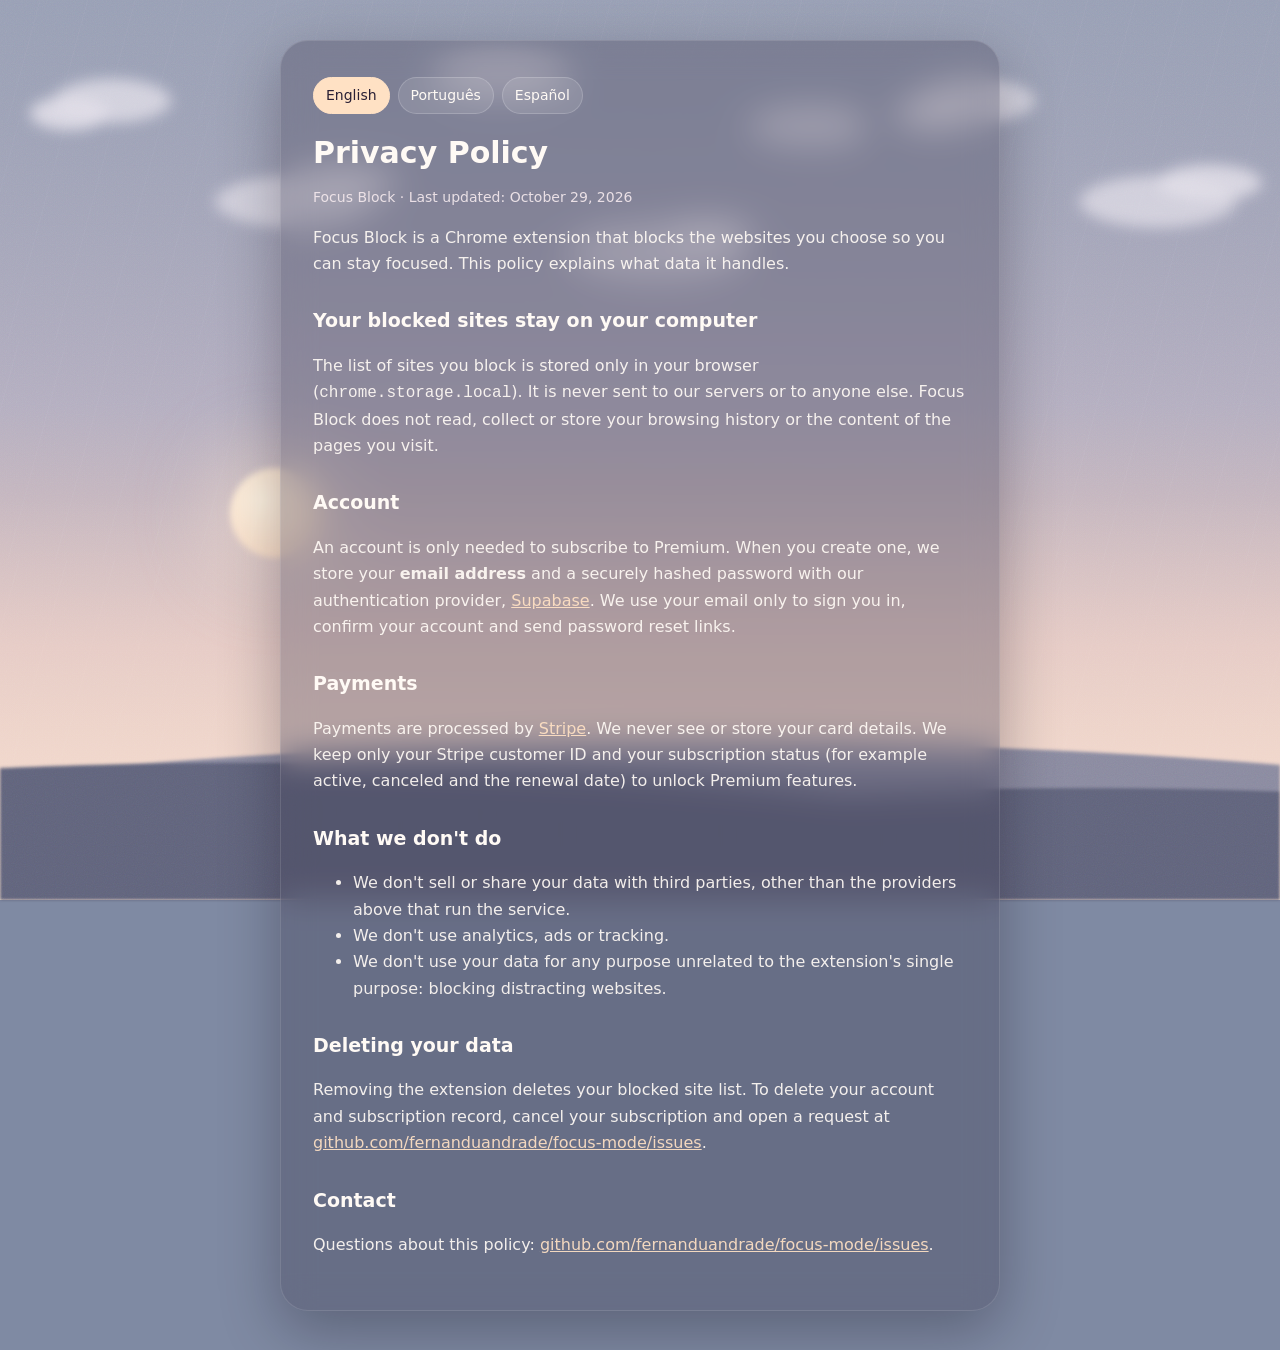
==== docs/privacy.html @ aa637429 "Versão 1.0.0 para a Chrome Web Store" ====
<!doctype html>
<html lang="en">
<head>
  <meta charset="utf-8">
  <meta name="viewport" content="width=device-width, initial-scale=1">
  <title>Focus Block · Privacy Policy</title>
  <link rel="stylesheet" href="scene.css">
  <style>
    [hidden] { display: none !important; }
    * { box-sizing: border-box; }
    body { margin: 0; min-height: 100vh; padding: 40px 16px; background: var(--sky-top); color: var(--text);
           font: 16px/1.65 ui-rounded, "SF Pro Rounded", "Nunito", "Segoe UI", system-ui, sans-serif; }
    .sky { position: fixed; }
    main { max-width: 720px; margin: 0 auto; padding: 36px 32px; border-radius: 28px; background: var(--glass);
           border: 1px solid rgba(255, 255, 255, 0.12); backdrop-filter: blur(16px); -webkit-backdrop-filter: blur(16px);
           box-shadow: 0 20px 60px rgba(10, 6, 20, 0.3); }
    h1 { margin: 0 0 4px; font-size: 30px; line-height: 1.25; }
    h2 { margin: 28px 0 6px; font-size: 19px; }
    p, li { color: var(--text); opacity: 0.92; }
    .muted { color: var(--muted); font-size: 14px; }
    a { color: var(--accent); }
    nav { display: flex; gap: 8px; margin-bottom: 20px; }
    nav button { padding: 6px 12px; border-radius: 999px; border: 1px solid var(--field-border); background: var(--field);
                 color: var(--text); font: inherit; font-size: 14px; cursor: pointer; }
    nav button[aria-pressed="true"] { background: var(--accent); color: var(--button-fg); border-color: var(--accent); }
  </style>
</head>
<body>
  <div class="sky" aria-hidden="true">
    <div class="stars"></div>
    <div class="orb"></div>
    <div class="clouds"></div>
    <div class="rain"></div>
    <div class="hills"></div>
  </div>

  <main>
    <nav>
      <button type="button" data-lang="en">English</button>
      <button type="button" data-lang="pt">Português</button>
      <button type="button" data-lang="es">Español</button>
    </nav>

    <article lang="en" data-lang="en">
      <h1>Privacy Policy</h1>
      <p class="muted">Focus Block · Last updated: October 29, 2026</p>
      <p>Focus Block is a Chrome extension that blocks the websites you choose so you can stay focused. This policy explains what data it handles.</p>
      <h2>Your blocked sites stay on your computer</h2>
      <p>The list of sites you block is stored only in your browser (<code>chrome.storage.local</code>). It is never sent to our servers or to anyone else. Focus Block does not read, collect or store your browsing history or the content of the pages you visit.</p>
      <h2>Account</h2>
      <p>An account is only needed to subscribe to Premium. When you create one, we store your <strong>email address</strong> and a securely hashed password with our authentication provider, <a href="https://supabase.com/privacy" target="_blank" rel="noopener">Supabase</a>. We use your email only to sign you in, confirm your account and send password reset links.</p>
      <h2>Payments</h2>
      <p>Payments are processed by <a href="https://stripe.com/privacy" target="_blank" rel="noopener">Stripe</a>. We never see or store your card details. We keep only your Stripe customer ID and your subscription status (for example active, canceled and the renewal date) to unlock Premium features.</p>
      <h2>What we don't do</h2>
      <ul>
        <li>We don't sell or share your data with third parties, other than the providers above that run the service.</li>
        <li>We don't use analytics, ads or tracking.</li>
        <li>We don't use your data for any purpose unrelated to the extension's single purpose: blocking distracting websites.</li>
      </ul>
      <h2>Deleting your data</h2>
      <p>Removing the extension deletes your blocked site list. To delete your account and subscription record, cancel your subscription and open a request at <a href="https://github.com/fernanduandrade/focus-mode/issues" target="_blank" rel="noopener">github.com/fernanduandrade/focus-mode/issues</a>.</p>
      <h2>Contact</h2>
      <p>Questions about this policy: <a href="https://github.com/fernanduandrade/focus-mode/issues" target="_blank" rel="noopener">github.com/fernanduandrade/focus-mode/issues</a>.</p>
    </article>

    <article lang="pt-BR" data-lang="pt" hidden>
      <h1>Política de Privacidade</h1>
      <p class="muted">Focus Block · Atualizada em 29 de outubro de 2026</p>
      <p>O Focus Block é uma extensão do Chrome que bloqueia os sites que você escolher para você manter o foco. Esta política explica quais dados ela usa.</p>
      <h2>Seus sites bloqueados ficam no seu computador</h2>
      <p>A lista de sites que você bloqueia fica salva só no seu navegador (<code>chrome.storage.local</code>). Ela nunca é enviada para os nossos servidores nem para ninguém. O Focus Block não lê, coleta nem guarda seu histórico de navegação ou o conteúdo das páginas que você visita.</p>
      <h2>Conta</h2>
      <p>A conta só é necessária para assinar o Premium. Ao criar uma, guardamos seu <strong>e-mail</strong> e uma senha protegida por hash no nosso provedor de autenticação, o <a href="https://supabase.com/privacy" target="_blank" rel="noopener">Supabase</a>. Usamos o e-mail só para você entrar, confirmar a conta e receber links de nova senha.</p>
      <h2>Pagamentos</h2>
      <p>Os pagamentos são processados pelo <a href="https://stripe.com/privacy" target="_blank" rel="noopener">Stripe</a>. Nunca vemos nem guardamos os dados do seu cartão. Guardamos apenas o ID de cliente do Stripe e o status da assinatura (por exemplo ativa, cancelada e a data de renovação) para liberar o Premium.</p>
      <h2>O que não fazemos</h2>
      <ul>
        <li>Não vendemos nem compartilhamos seus dados com terceiros, além dos provedores acima que fazem o serviço funcionar.</li>
        <li>Não usamos analytics, anúncios nem rastreamento.</li>
        <li>Não usamos seus dados para nada fora do propósito único da extensão: bloquear sites que distraem.</li>
      </ul>
      <h2>Excluir seus dados</h2>
      <p>Remover a extensão apaga sua lista de sites. Para excluir sua conta e o registro da assinatura, cancele a assinatura e abra um pedido em <a href="https://github.com/fernanduandrade/focus-mode/issues" target="_blank" rel="noopener">github.com/fernanduandrade/focus-mode/issues</a>.</p>
      <h2>Contato</h2>
      <p>Dúvidas sobre esta política: <a href="https://github.com/fernanduandrade/focus-mode/issues" target="_blank" rel="noopener">github.com/fernanduandrade/focus-mode/issues</a>.</p>
    </article>

    <article lang="es" data-lang="es" hidden>
      <h1>Política de Privacidad</h1>
      <p class="muted">Focus Block · Actualizada el 29 de octubre de 2026</p>
      <p>Focus Block es una extensión de Chrome que bloquea los sitios que elijas para que mantengas el foco. Esta política explica qué datos utiliza.</p>
      <h2>Tus sitios bloqueados se quedan en tu computadora</h2>
      <p>La lista de sitios que bloqueas se guarda solo en tu navegador (<code>chrome.storage.local</code>). Nunca se envía a nuestros servidores ni a nadie. Focus Block no lee, recopila ni guarda tu historial de navegación ni el contenido de las páginas que visitas.</p>
      <h2>Cuenta</h2>
      <p>La cuenta solo es necesaria para suscribirte a Premium. Al crearla, guardamos tu <strong>correo electrónico</strong> y una contraseña protegida con hash en nuestro proveedor de autenticación, <a href="https://supabase.com/privacy" target="_blank" rel="noopener">Supabase</a>. Usamos el correo solo para iniciar sesión, confirmar la cuenta y enviar enlaces para cambiar la contraseña.</p>
      <h2>Pagos</h2>
      <p>Los pagos los procesa <a href="https://stripe.com/privacy" target="_blank" rel="noopener">Stripe</a>. Nunca vemos ni guardamos los datos de tu tarjeta. Solo guardamos tu ID de cliente de Stripe y el estado de la suscripción (por ejemplo activa, cancelada y la fecha de renovación) para activar Premium.</p>
      <h2>Lo que no hacemos</h2>
      <ul>
        <li>No vendemos ni compartimos tus datos con terceros, salvo los proveedores mencionados que hacen funcionar el servicio.</li>
        <li>No usamos analítica, anuncios ni rastreo.</li>
        <li>No usamos tus datos para nada ajeno al propósito único de la extensión: bloquear sitios que distraen.</li>
      </ul>
      <h2>Eliminar tus datos</h2>
      <p>Quitar la extensión borra tu lista de sitios. Para eliminar tu cuenta y el registro de la suscripción, cancela la suscripción y abre una solicitud en <a href="https://github.com/fernanduandrade/focus-mode/issues" target="_blank" rel="noopener">github.com/fernanduandrade/focus-mode/issues</a>.</p>
      <h2>Contacto</h2>
      <p>Preguntas sobre esta política: <a href="https://github.com/fernanduandrade/focus-mode/issues" target="_blank" rel="noopener">github.com/fernanduandrade/focus-mode/issues</a>.</p>
    </article>
  </main>

  <script src="scene.js"></script>
  <script>
    // Idioma: ?lang=en|pt|es, senão o do navegador.
    const wanted = new URLSearchParams(location.search).get("lang") || (navigator.language || "en").slice(0, 2);
    function setLang(lang) {
      if (!["en", "pt", "es"].includes(lang)) lang = "en";
      document.querySelectorAll("article").forEach((a) => (a.hidden = a.dataset.lang !== lang));
      document.querySelectorAll("nav button").forEach((b) => b.setAttribute("aria-pressed", String(b.dataset.lang === lang)));
      document.documentElement.lang = document.querySelector(`article[data-lang="${lang}"]`).lang;
    }
    document.querySelectorAll("nav button").forEach((b) => b.addEventListener("click", () => setLang(b.dataset.lang)));
    setLang(wanted);
  </script>
</body>
</html>
---- docs/scene.css ----
/* Cenário lofi compartilhado (tela de bloqueio, popup e configurações).
   A cena muda pelo horário em body[data-time]: dawn, day, afternoon e night (padrão).
   scene.js escolhe a cena; cada página só inclui <div class="sky"> com as camadas. */
:root {
  --sky-top: #1f1b2e;
  --sky-mid: #3b2f4f;
  --sky-low: #7a5a78;
  --horizon: #e6a77f;
  --hill-far: #2a2338;
  --hill-near: #1a1624;
  --text: #f6ece4;
  --muted: #cbbcc9;
  --accent: #f2c4a0;
  --glass: rgba(255, 255, 255, 0.06);
  --orb-top: 12%;
  --orb-left: auto;
  --orb-right: 14%;
  --orb-size: 72px;
  --orb-core: #fff6e8;
  --orb-edge: #e8c4a4;
  --orb-glow: rgba(255, 226, 196, 0.18);
  --orb-blur: 0px;
  --stars: 1;
  --rain: 0.12;
  --clouds: 0;
  --cloud-color: 255, 255, 255;
  --button-fg: #2a2035;
  --danger: #ffb4a8;
  --field: rgba(255, 255, 255, 0.1);
  --field-border: rgba(255, 255, 255, 0.18);
}

/* Amanhecer nublado: céu cinza-rosado, sol pálido atrás das nuvens, névoa nas colinas. */
body[data-time="dawn"] {
  --sky-top: #7f8aa3;
  --sky-mid: #b3adbf;
  --sky-low: #e3c6c0;
  --horizon: #f6d9c2;
  --hill-far: #8a8aa0;
  --hill-near: #61647c;
  --text: #fffaf5;
  --muted: #f3e8ec;
  --accent: #ffe1c4;
  --glass: rgba(50, 48, 72, 0.3);
  --orb-top: 52%;
  --orb-left: 18%;
  --orb-right: auto;
  --orb-size: 90px;
  --orb-core: #fff4e2;
  --orb-edge: #f8d6bd;
  --orb-glow: rgba(255, 236, 214, 0.35);
  --orb-blur: 3px;
  --stars: 0;
  --rain: 0.05;
  --clouds: 0.85;
  --cloud-color: 236, 232, 240;
}

/* Dia: céu azul, sol alto, nuvens leves passando, colinas verdes. */
body[data-time="day"] {
  --sky-top: #4f93cf;
  --sky-mid: #82bbe6;
  --sky-low: #bfe0f2;
  --horizon: #e6f2e6;
  --hill-far: #79a284;
  --hill-near: #4e7a5e;
  --text: #ffffff;
  --muted: #eef6fb;
  --accent: #ffe08a;
  --glass: rgba(24, 52, 86, 0.3);
  --orb-top: 11%;
  --orb-right: 16%;
  --orb-size: 78px;
  --orb-core: #fffbe6;
  --orb-edge: #ffe69a;
  --orb-glow: rgba(255, 236, 150, 0.45);
  --stars: 0;
  --rain: 0;
  --clouds: 0.95;
  --cloud-color: 255, 255, 255;
}

/* Tarde: pôr do sol dourado, sol grande perto do horizonte. */
body[data-time="afternoon"] {
  --sky-top: #3d4677;
  --sky-mid: #a5628a;
  --sky-low: #ee9568;
  --horizon: #ffcb7a;
  --hill-far: #5c3b5f;
  --hill-near: #36223d;
  --text: #fff6ec;
  --muted: #fbe1d6;
  --accent: #ffd59e;
  --glass: rgba(48, 22, 48, 0.25);
  --orb-top: 54%;
  --orb-right: 22%;
  --orb-size: 110px;
  --orb-core: #fff0c9;
  --orb-edge: #ffb067;
  --orb-glow: rgba(255, 176, 103, 0.4);
  --stars: 0;
  --rain: 0;
  --clouds: 0.45;
  --cloud-color: 255, 205, 180;
}

/* ---------- Cenário ---------- */

.sky {
  position: fixed;
  inset: 0;
  z-index: -1;
  background: linear-gradient(180deg, var(--sky-top) 0%, var(--sky-mid) 45%, var(--sky-low) 72%, var(--horizon) 100%);
}

/* Granulado suave, como foto de filme. */
.sky::after {
  content: "";
  position: absolute;
  inset: 0;
  opacity: 0.12;
  mix-blend-mode: overlay;
  background-image: url("data:image/svg+xml,%3Csvg xmlns='http://www.w3.org/2000/svg' width='160' height='160'%3E%3Cfilter id='n'%3E%3CfeTurbulence type='fractalNoise' baseFrequency='0.9' numOctaves='2' stitchTiles='stitch'/%3E%3C/filter%3E%3Crect width='100%25' height='100%25' filter='url(%23n)'/%3E%3C/svg%3E");
}

.orb {
  position: absolute;
  top: var(--orb-top);
  left: var(--orb-left);
  right: var(--orb-right);
  width: var(--orb-size);
  height: var(--orb-size);
  border-radius: 50%;
  background: radial-gradient(circle at 35% 35%, var(--orb-core), var(--orb-edge));
  box-shadow: 0 0 70px 24px var(--orb-glow);
  filter: blur(var(--orb-blur));
}

.clouds {
  position: absolute;
  inset: 0 -50% 30% 0;
  opacity: var(--clouds);
  background-image:
    radial-gradient(60px 26px at 8% 18%, rgba(var(--cloud-color), 0.9) 60%, transparent 70%),
    radial-gradient(90px 34px at 13% 16%, rgba(var(--cloud-color), 0.8) 60%, transparent 70%),
    radial-gradient(120px 40px at 34% 32%, rgba(var(--cloud-color), 0.75) 60%, transparent 70%),
    radial-gradient(80px 28px at 40% 29%, rgba(var(--cloud-color), 0.85) 60%, transparent 70%),
    radial-gradient(110px 36px at 58% 12%, rgba(var(--cloud-color), 0.7) 60%, transparent 70%),
    radial-gradient(140px 44px at 76% 40%, rgba(var(--cloud-color), 0.65) 60%, transparent 70%),
    radial-gradient(70px 24px at 82% 37%, rgba(var(--cloud-color), 0.8) 60%, transparent 70%),
    radial-gradient(100px 32px at 94% 20%, rgba(var(--cloud-color), 0.7) 60%, transparent 70%);
  filter: blur(4px);
  animation: drift 140s linear infinite alternate;
}

.stars {
  position: absolute;
  inset: 0 0 45% 0;
  opacity: var(--stars);
  background-image:
    radial-gradient(1.5px 1.5px at 12% 22%, #fff9 50%, transparent 51%),
    radial-gradient(1px 1px at 28% 12%, #fff8 50%, transparent 51%),
    radial-gradient(1.5px 1.5px at 44% 30%, #fff7 50%, transparent 51%),
    radial-gradient(1px 1px at 63% 8%, #fff9 50%, transparent 51%),
    radial-gradient(1px 1px at 72% 34%, #fff6 50%, transparent 51%),
    radial-gradient(1.5px 1.5px at 88% 40%, #fff8 50%, transparent 51%),
    radial-gradient(1px 1px at 6% 44%, #fff6 50%, transparent 51%),
    radial-gradient(1px 1px at 52% 18%, #fff7 50%, transparent 51%);
  animation: twinkle 6s ease-in-out infinite alternate;
}
body:not([data-time="night"]) .stars { display: none; }

/* Amanhecer nublado: mais nuvens, garoa leve e névoa sobre as colinas. */
body[data-time="dawn"] .clouds { background-size: 45% 100%; filter: blur(7px); }
body[data-time="dawn"] .hills { filter: blur(1.5px); }
body[data-time="dawn"] .sky::before {
  content: "";
  position: absolute;
  inset: 0;
  background: linear-gradient(180deg, rgba(200, 200, 215, 0.35), transparent 55%, rgba(255, 240, 235, 0.25) 85%);
}

.rain {
  position: absolute;
  inset: -100px 0 0 0;
  opacity: var(--rain);
  background-image: repeating-linear-gradient(105deg, transparent 0 18px, rgba(255, 255, 255, 0.5) 18px 19px, transparent 19px 46px);
  background-size: 100% 220px;
  animation: rain 1.6s linear infinite;
}

.hills {
  position: absolute;
  inset: auto 0 0 0;
  height: 28%;
  background:
    radial-gradient(120% 90% at 20% 100%, var(--hill-near) 60%, transparent 61%),
    radial-gradient(110% 80% at 85% 100%, var(--hill-near) 55%, transparent 56%),
    radial-gradient(140% 100% at 55% 100%, var(--hill-far) 62%, transparent 63%);
}

@keyframes rain {
  to { transform: translateY(220px); }
}

@keyframes drift {
  to { transform: translateX(-30%); }
}

@keyframes twinkle {
  from { opacity: 0.6; }
  to { opacity: 1; }
}

@media (prefers-reduced-motion: reduce) {
  .rain, .stars, .clouds { animation: none; }
}
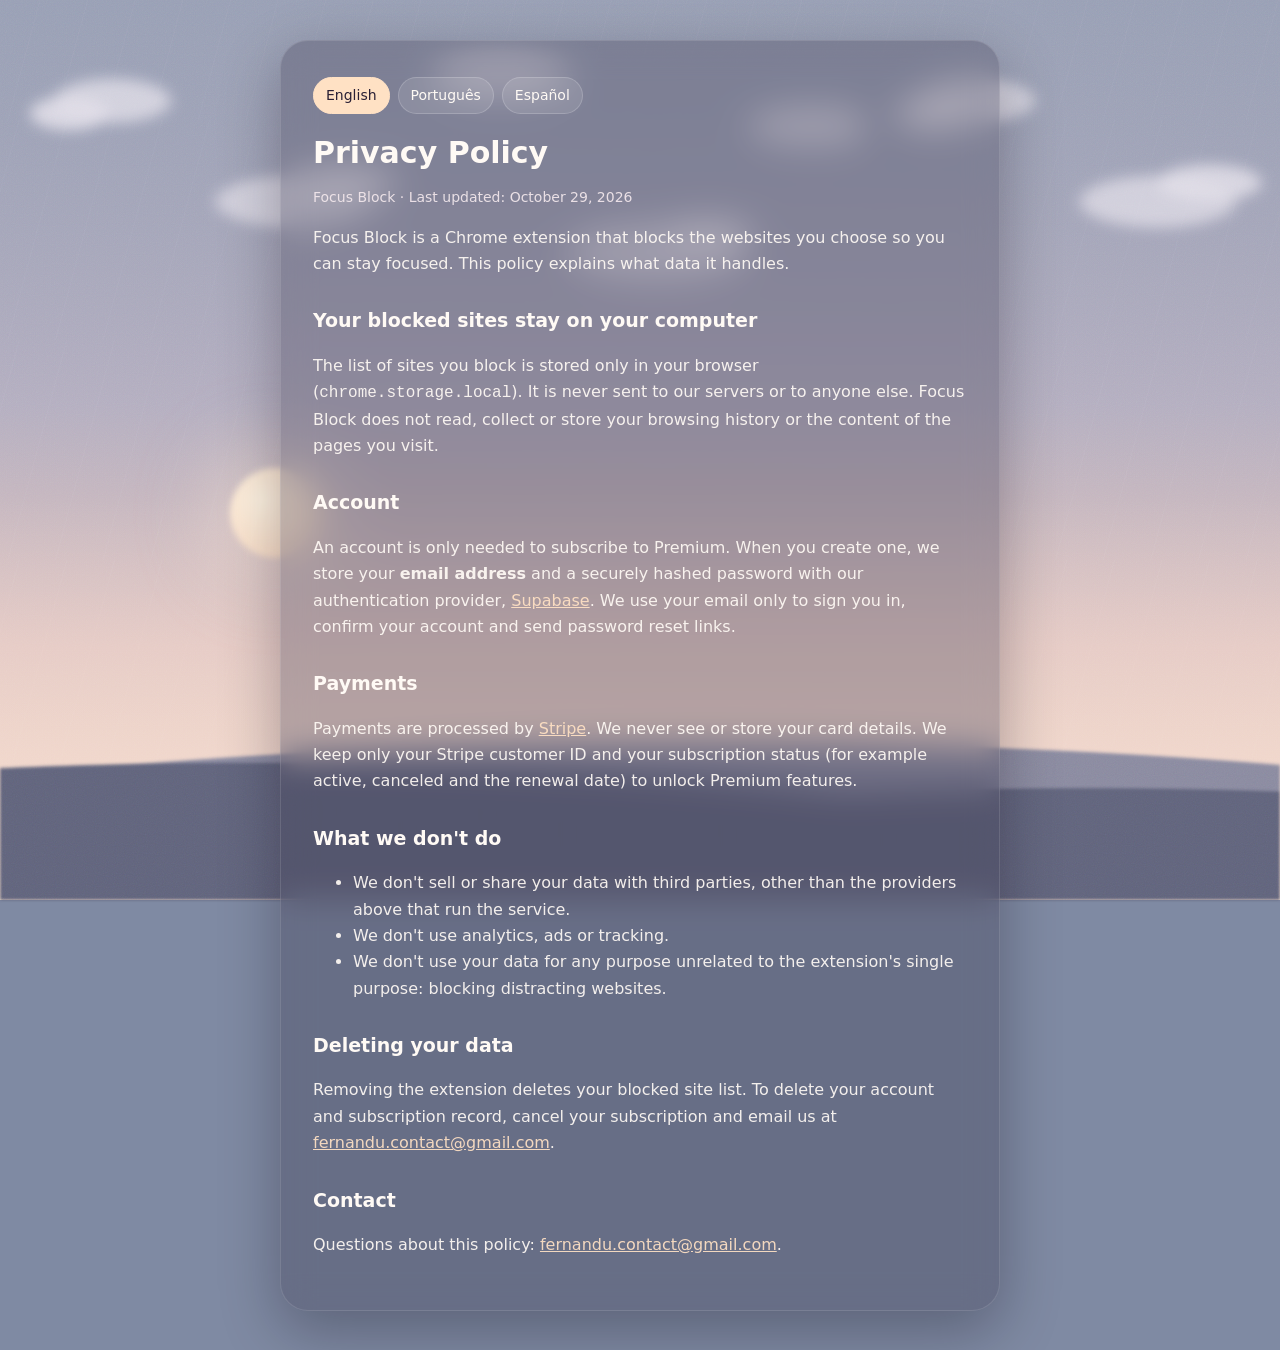
==== commit aa6818d6: "Checkout em BRL e contato do desenvolvedor" ====
--- a/docs/privacy.html
+++ b/docs/privacy.html
@@ -58,9 +58,9 @@
         <li>We don't use your data for any purpose unrelated to the extension's single purpose: blocking distracting websites.</li>
       </ul>
       <h2>Deleting your data</h2>
-      <p>Removing the extension deletes your blocked site list. To delete your account and subscription record, cancel your subscription and open a request at <a href="https://github.com/fernanduandrade/focus-mode/issues" target="_blank" rel="noopener">github.com/fernanduandrade/focus-mode/issues</a>.</p>
+      <p>Removing the extension deletes your blocked site list. To delete your account and subscription record, cancel your subscription and email us at <a href="mailto:fernandu.contact@gmail.com">fernandu.contact@gmail.com</a>.</p>
       <h2>Contact</h2>
-      <p>Questions about this policy: <a href="https://github.com/fernanduandrade/focus-mode/issues" target="_blank" rel="noopener">github.com/fernanduandrade/focus-mode/issues</a>.</p>
+      <p>Questions about this policy: <a href="mailto:fernandu.contact@gmail.com">fernandu.contact@gmail.com</a>.</p>
     </article>
 
     <article lang="pt-BR" data-lang="pt" hidden>
@@ -80,9 +80,9 @@
         <li>Não usamos seus dados para nada fora do propósito único da extensão: bloquear sites que distraem.</li>
       </ul>
       <h2>Excluir seus dados</h2>
-      <p>Remover a extensão apaga sua lista de sites. Para excluir sua conta e o registro da assinatura, cancele a assinatura e abra um pedido em <a href="https://github.com/fernanduandrade/focus-mode/issues" target="_blank" rel="noopener">github.com/fernanduandrade/focus-mode/issues</a>.</p>
+      <p>Remover a extensão apaga sua lista de sites. Para excluir sua conta e o registro da assinatura, cancele a assinatura e envie um e-mail para <a href="mailto:fernandu.contact@gmail.com">fernandu.contact@gmail.com</a>.</p>
       <h2>Contato</h2>
-      <p>Dúvidas sobre esta política: <a href="https://github.com/fernanduandrade/focus-mode/issues" target="_blank" rel="noopener">github.com/fernanduandrade/focus-mode/issues</a>.</p>
+      <p>Dúvidas sobre esta política: <a href="mailto:fernandu.contact@gmail.com">fernandu.contact@gmail.com</a>.</p>
     </article>
 
     <article lang="es" data-lang="es" hidden>
@@ -102,9 +102,9 @@
         <li>No usamos tus datos para nada ajeno al propósito único de la extensión: bloquear sitios que distraen.</li>
       </ul>
       <h2>Eliminar tus datos</h2>
-      <p>Quitar la extensión borra tu lista de sitios. Para eliminar tu cuenta y el registro de la suscripción, cancela la suscripción y abre una solicitud en <a href="https://github.com/fernanduandrade/focus-mode/issues" target="_blank" rel="noopener">github.com/fernanduandrade/focus-mode/issues</a>.</p>
+      <p>Quitar la extensión borra tu lista de sitios. Para eliminar tu cuenta y el registro de la suscripción, cancela la suscripción y escríbenos a <a href="mailto:fernandu.contact@gmail.com">fernandu.contact@gmail.com</a>.</p>
       <h2>Contacto</h2>
-      <p>Preguntas sobre esta política: <a href="https://github.com/fernanduandrade/focus-mode/issues" target="_blank" rel="noopener">github.com/fernanduandrade/focus-mode/issues</a>.</p>
+      <p>Preguntas sobre esta política: <a href="mailto:fernandu.contact@gmail.com">fernandu.contact@gmail.com</a>.</p>
     </article>
   </main>
 
